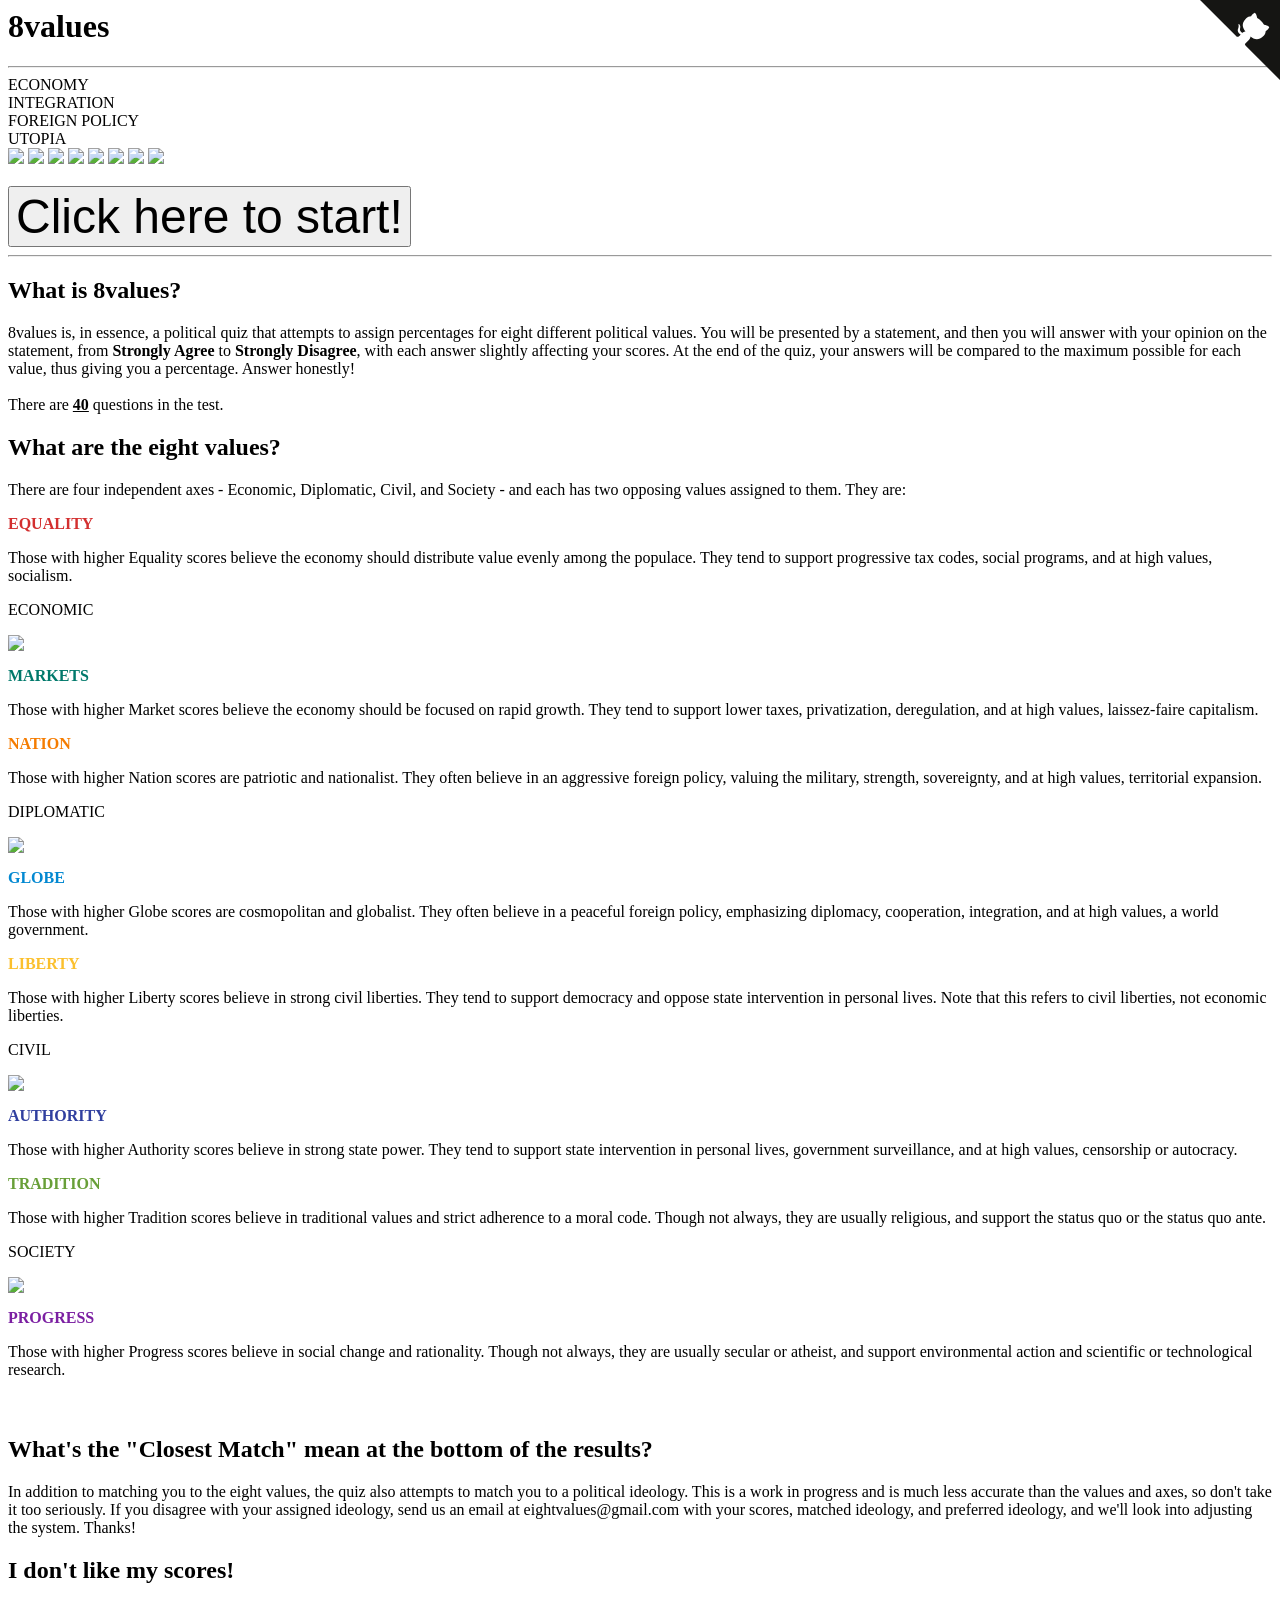
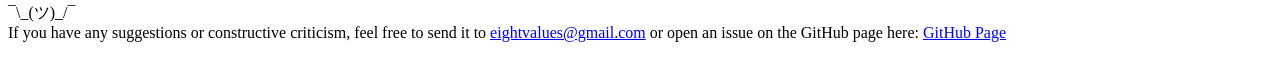
==== index.html @ e2ded1f5 "index.html" ====
<head>
<link href="https://fonts.googleapis.com/css?family=Montserrat:300,400,700|Roboto:400,700" rel="stylesheet">
<link href='style.css' rel='stylesheet' type='text/css'>
<title>8values</title>
<link rel="icon" type="x-icon" href="icon.png">
<link rel="shortcut icon" type="x-icon" href="icon.png">
<meta charset="utf-8">
<script async src="//pagead2.googlesyndication.com/pagead/js/adsbygoogle.js"></script>
<script>
  (adsbygoogle = window.adsbygoogle || []).push({
    google_ad_client: "ca-pub-6511426299019766",
    enable_page_level_ads: true
  });


</script>
</head>
<body>
<a href="https://github.com/8values/8values.github.io" class="github-corner" aria-label="View source on Github"><svg width="80" height="80" viewBox="0 0 250 250" style="fill:#151513; color:#fff; position: absolute; top: 0; border: 0; right: 0;" aria-hidden="true"><path d="M0,0 L115,115 L130,115 L142,142 L250,250 L250,0 Z"></path><path d="M128.3,109.0 C113.8,99.7 119.0,89.6 119.0,89.6 C122.0,82.7 120.5,78.6 120.5,78.6 C119.2,72.0 123.4,76.3 123.4,76.3 C127.3,80.9 125.5,87.3 125.5,87.3 C122.9,97.6 130.6,101.9 134.4,103.2" fill="currentColor" style="transform-origin: 130px 106px;" class="octo-arm"></path><path d="M115.0,115.0 C114.9,115.1 118.7,116.5 119.8,115.4 L133.7,101.6 C136.9,99.2 139.9,98.4 142.2,98.6 C133.8,88.0 127.5,74.4 143.8,58.0 C148.5,53.4 154.0,51.2 159.7,51.0 C160.3,49.4 163.2,43.6 171.4,40.1 C171.4,40.1 176.1,42.5 178.8,56.2 C183.1,58.6 187.2,61.8 190.9,65.4 C194.5,69.0 197.7,73.2 200.1,77.6 C213.8,80.2 216.3,84.9 216.3,84.9 C212.7,93.1 206.9,96.0 205.4,96.6 C205.1,102.4 203.0,107.8 198.3,112.5 C181.9,128.9 168.3,122.5 157.7,114.1 C157.9,116.9 156.7,120.9 152.7,124.9 L141.0,136.5 C139.8,137.7 141.6,141.9 141.8,141.8 Z" fill="currentColor" class="octo-body"></path></svg></a><style>.github-corner:hover .octo-arm{animation:octocat-wave 560ms ease-in-out}@keyframes octocat-wave{0%,100%{transform:rotate(0)}20%,60%{transform:rotate(-25deg)}40%,80%{transform:rotate(10deg)}}@media (max-width:500px){.github-corner:hover .octo-arm{animation:none}.github-corner .octo-arm{animation:octocat-wave 560ms ease-in-out}}</style>
<h1>8values</h1>
<hr>
<div class="center">
    <div class="axis_name quadcolumn">ECONOMY</div>
    <div class="axis_name quadcolumn">INTEGRATION</div>
    <div class="axis_name quadcolumn">FOREIGN POLICY</div>
    <div class="axis_name quadcolumn">UTOPIA</div>
    <a href="#anchor"><img src="value_images/equality.svg" class="quadcolumn"></a>
    <a href="#anchor"><img src="value_images/nation.svg" class="quadcolumn"></a>
    <a href="#anchor"><img src="value_images/liberty.svg" class="quadcolumn"></a>
    <a href="#anchor"><img src="value_images/tradition.svg" class="quadcolumn"></a>
    <a href="#anchor"><img src="value_images/markets.svg" class="quadcolumn"></a>
    <a href="#anchor"><img src="value_images/globe.svg" class="quadcolumn"></a>
    <a href="#anchor"><img src="value_images/authority.svg" class="quadcolumn"></a>
    <a href="#anchor"><img src="value_images/progress.svg" class="quadcolumn"></a>
</div>
<br>
<button class="button" onclick="location.href='instructions.html';" style="font-size:36pt;">Click here to start!</button>
<br><hr>
<h2>What is 8values?</h2>
    <p>8values is, in essence, a political quiz that attempts to assign percentages for eight different political values. You will be presented by a statement, and then you will answer with your opinion on the statement, from <b>Strongly Agree</b> to <b>Strongly Disagree</b>, with each answer slightly affecting your scores. At the end of the quiz, your answers will be compared to the maximum possible for each value, thus giving you a percentage. Answer honestly!<br /><br />
    There are <b><u><span id="numOfQuestions"></span></u></b> questions in the test.</p>

<h2><a id="anchor">What are the eight values?</a></h2>
    <p>There are four independent axes - Economic, Diplomatic, Civil, and Society - and each has two opposing values assigned to them. They are:</p>
    <div class="explanation_bg">
        <div class="spacer">
            <div class="explanation_blurb_left">
                <p class="value"><b style="color:#d32f2f;">EQUALITY</b></p>
                <p class="blurb-text">
                    Those with higher Equality scores believe the economy should distribute value evenly among the populace. They tend to support progressive tax codes, social programs, and at high values, socialism.
                </p>
            </div>
            <div class="explanation_axis">
                <p class="axis_name">ECONOMIC</p>
                <img class="arrow" src="double_arrow.svg"></img>
            </div>
            <div class="explanation_blurb_right">
                <p class="value"><b style="color:#00796b;">MARKETS</b></p>
                <p class="blurb-text">
                    Those with higher Market scores believe the economy should be focused on rapid growth. They tend to support lower taxes, privatization, deregulation, and at high values, laissez-faire capitalism.
                </p>
            </div>
        </div>
        <div class="spacer">
            <div class="explanation_blurb_left">
                <p class="value"><b style="color:#f57c00;">NATION</b></p>
                <p class="blurb-text">
                    Those with higher Nation scores are patriotic and nationalist. They often believe in an aggressive foreign policy, valuing the military, strength, sovereignty, and at high values, territorial expansion.
                </p>
            </div>
            <div class="explanation_axis">
                <p class="axis_name">DIPLOMATIC</p>
                <img class="arrow" src="double_arrow.svg"></img>
            </div>
            <div class="explanation_blurb_right">
                <p class="value"><b style="color:#0288d1;">GLOBE</b></p>
                <p class="blurb-text">
                    Those with higher Globe scores are cosmopolitan and globalist. They often believe in a peaceful foreign policy, emphasizing diplomacy, cooperation, integration, and at high values, a world government.
                </p>
            </div>
        </div>
        <div class="spacer">
            <div class="explanation_blurb_left">
                <p class="value"><b style="color:#fbc02d;">LIBERTY</b></p>
                <p class="blurb-text">
                    Those with higher Liberty scores believe in strong civil liberties. They tend to support democracy and oppose state intervention in personal lives. Note that this refers to civil liberties, not economic liberties.
                </p>
            </div>
            <div class="explanation_axis">
                <p class="axis_name">CIVIL</p>
                <img class="arrow" src="double_arrow.svg"></img>
            </div>
            <div class="explanation_blurb_right">
                <p class="value"><b style="color:#303f9f;">AUTHORITY</b></p>
                <p class="blurb-text">
                    Those with higher Authority scores believe in strong state power. They tend to support state intervention in personal lives, government surveillance, and at high values, censorship or autocracy.
                </p>
            </div>
        </div>
        <div class="spacer">
            <div class="explanation_blurb_left">
                <p class="value"><b style="color:#689f38;">TRADITION</b></p>
                <p class="blurb-text">
                    Those with higher Tradition scores believe in traditional values and strict adherence to a moral code. Though not always, they are usually religious, and support the status quo or the status quo ante.
                </p>
            </div>
            <div class="explanation_axis">
                <p class="axis_name">SOCIETY</p>
                <img class="arrow" src="double_arrow.svg"></img>
            </div>
            <div class="explanation_blurb_right">
                <p class="value"><b style="color:#7b1fa2;">PROGRESS</b></p>
                <p class="blurb-text">
                    Those with higher Progress scores believe in social change and rationality. Though not always, they are usually secular or atheist, and support environmental action and scientific or technological research.
                </p>
            </div>
        </div>
        <br/>
    </div>

<h2 style="margin-top: 17pt;">What's the "Closest Match" mean at the bottom of the results?</h2>
    <p>In addition to matching you to the eight values, the quiz also attempts to match you to a political ideology. This is a work in progress and is much less accurate than the values and axes, so don't take it too seriously. If you disagree with your assigned ideology, send us an email at eightvalues@gmail.com with your scores, matched ideology, and preferred ideology, and we'll look into adjusting the system. Thanks!</p>
<h2>I don't like my scores!</h2>
    <p>¯\_(ツ)_/¯<br/>
    If you have any suggestions or constructive criticism, feel free to send it to <a href="mailto:eightvalues@gmail.com">eightvalues@gmail.com</a> or open an issue on the GitHub page here: <a href="https://github.com/8values/8values.github.io">GitHub Page</a></p>
<br>
<!-- Website visit statistics - no personal information is collected! -->
<script type="text/javascript">
var sc_project=11325211;
var sc_invisible=1;
var sc_security="fd9f0659";
var scJsHost = (("https:" == document.location.protocol) ?
"https://secure." : "http://www.");
document.write("<sc"+"ript type='text/javascript' src='" +
scJsHost+
"statcounter.com/counter/counter.js'></"+"script>");
</script>
<noscript><div class="statcounter"><a title="web stats"
href="http://statcounter.com/" target="_blank"><img
class="statcounter"
src="//c.statcounter.com/11325211/0/fd9f0659/1/" alt="web
stats"></a></div></noscript>

<!-- This is the script for the page itself -->
<script type="application/javascript"src="questions.js"></script>
<script type="text/javascript">
    document.getElementById("numOfQuestions").innerHTML = questions.length;
</script>
</body>
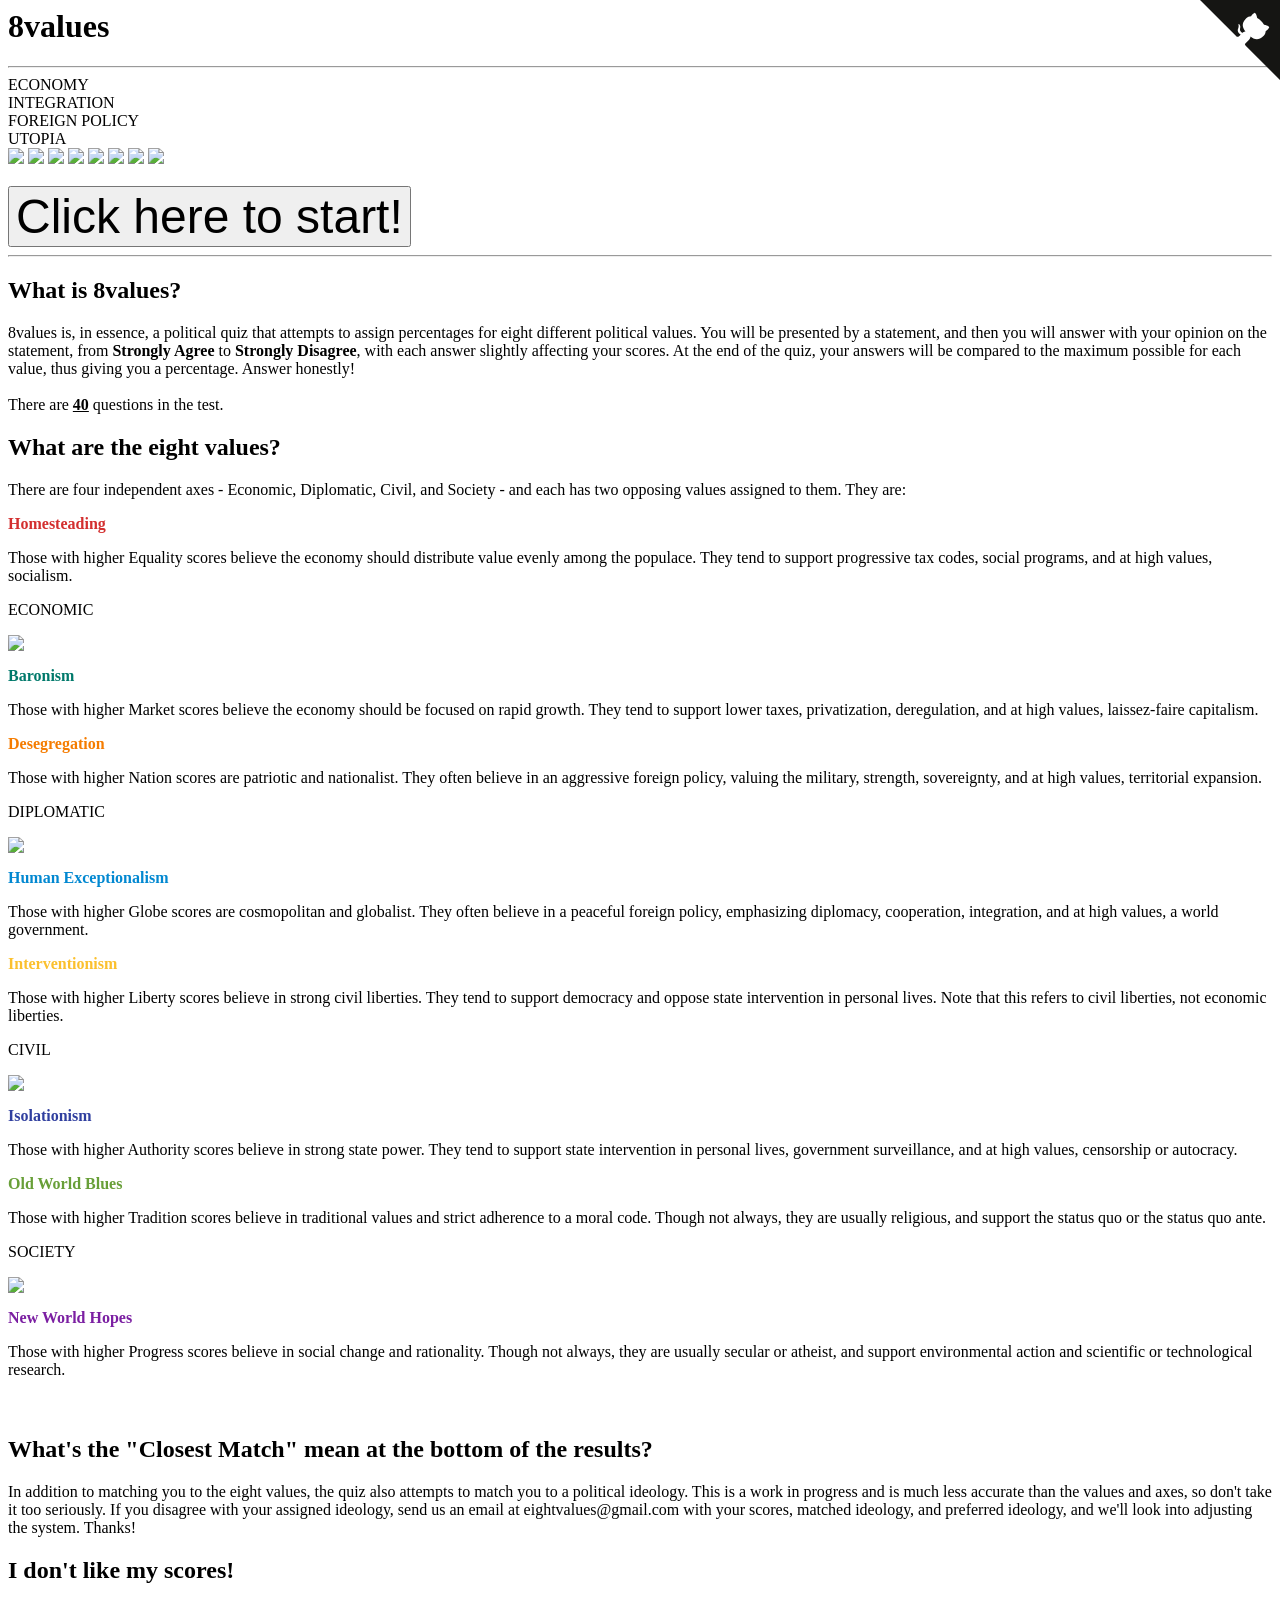
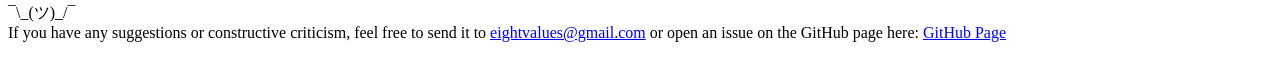
==== commit cfbf7fa8: "Fallout index.html" ====
--- a/index.html
+++ b/index.html
@@ -45,7 +45,7 @@
     <div class="explanation_bg">
         <div class="spacer">
             <div class="explanation_blurb_left">
-                <p class="value"><b style="color:#d32f2f;">EQUALITY</b></p>
+                <p class="value"><b style="color:#d32f2f;">Homesteading</b></p>
                 <p class="blurb-text">
                     Those with higher Equality scores believe the economy should distribute value evenly among the populace. They tend to support progressive tax codes, social programs, and at high values, socialism.
                 </p>
@@ -55,7 +55,7 @@
                 <img class="arrow" src="double_arrow.svg"></img>
             </div>
             <div class="explanation_blurb_right">
-                <p class="value"><b style="color:#00796b;">MARKETS</b></p>
+                <p class="value"><b style="color:#00796b;">Baronism</b></p>
                 <p class="blurb-text">
                     Those with higher Market scores believe the economy should be focused on rapid growth. They tend to support lower taxes, privatization, deregulation, and at high values, laissez-faire capitalism.
                 </p>
@@ -63,7 +63,7 @@
         </div>
         <div class="spacer">
             <div class="explanation_blurb_left">
-                <p class="value"><b style="color:#f57c00;">NATION</b></p>
+                <p class="value"><b style="color:#f57c00;">Desegregation</b></p>
                 <p class="blurb-text">
                     Those with higher Nation scores are patriotic and nationalist. They often believe in an aggressive foreign policy, valuing the military, strength, sovereignty, and at high values, territorial expansion.
                 </p>
@@ -73,7 +73,7 @@
                 <img class="arrow" src="double_arrow.svg"></img>
             </div>
             <div class="explanation_blurb_right">
-                <p class="value"><b style="color:#0288d1;">GLOBE</b></p>
+                <p class="value"><b style="color:#0288d1;">Human Exceptionalism</b></p>
                 <p class="blurb-text">
                     Those with higher Globe scores are cosmopolitan and globalist. They often believe in a peaceful foreign policy, emphasizing diplomacy, cooperation, integration, and at high values, a world government.
                 </p>
@@ -81,7 +81,7 @@
         </div>
         <div class="spacer">
             <div class="explanation_blurb_left">
-                <p class="value"><b style="color:#fbc02d;">LIBERTY</b></p>
+                <p class="value"><b style="color:#fbc02d;">Interventionism</b></p>
                 <p class="blurb-text">
                     Those with higher Liberty scores believe in strong civil liberties. They tend to support democracy and oppose state intervention in personal lives. Note that this refers to civil liberties, not economic liberties.
                 </p>
@@ -91,7 +91,7 @@
                 <img class="arrow" src="double_arrow.svg"></img>
             </div>
             <div class="explanation_blurb_right">
-                <p class="value"><b style="color:#303f9f;">AUTHORITY</b></p>
+                <p class="value"><b style="color:#303f9f;">Isolationism</b></p>
                 <p class="blurb-text">
                     Those with higher Authority scores believe in strong state power. They tend to support state intervention in personal lives, government surveillance, and at high values, censorship or autocracy.
                 </p>
@@ -99,7 +99,7 @@
         </div>
         <div class="spacer">
             <div class="explanation_blurb_left">
-                <p class="value"><b style="color:#689f38;">TRADITION</b></p>
+                <p class="value"><b style="color:#689f38;">Old World Blues</b></p>
                 <p class="blurb-text">
                     Those with higher Tradition scores believe in traditional values and strict adherence to a moral code. Though not always, they are usually religious, and support the status quo or the status quo ante.
                 </p>
@@ -109,7 +109,7 @@
                 <img class="arrow" src="double_arrow.svg"></img>
             </div>
             <div class="explanation_blurb_right">
-                <p class="value"><b style="color:#7b1fa2;">PROGRESS</b></p>
+                <p class="value"><b style="color:#7b1fa2;">New World Hopes</b></p>
                 <p class="blurb-text">
                     Those with higher Progress scores believe in social change and rationality. Though not always, they are usually secular or atheist, and support environmental action and scientific or technological research.
                 </p>
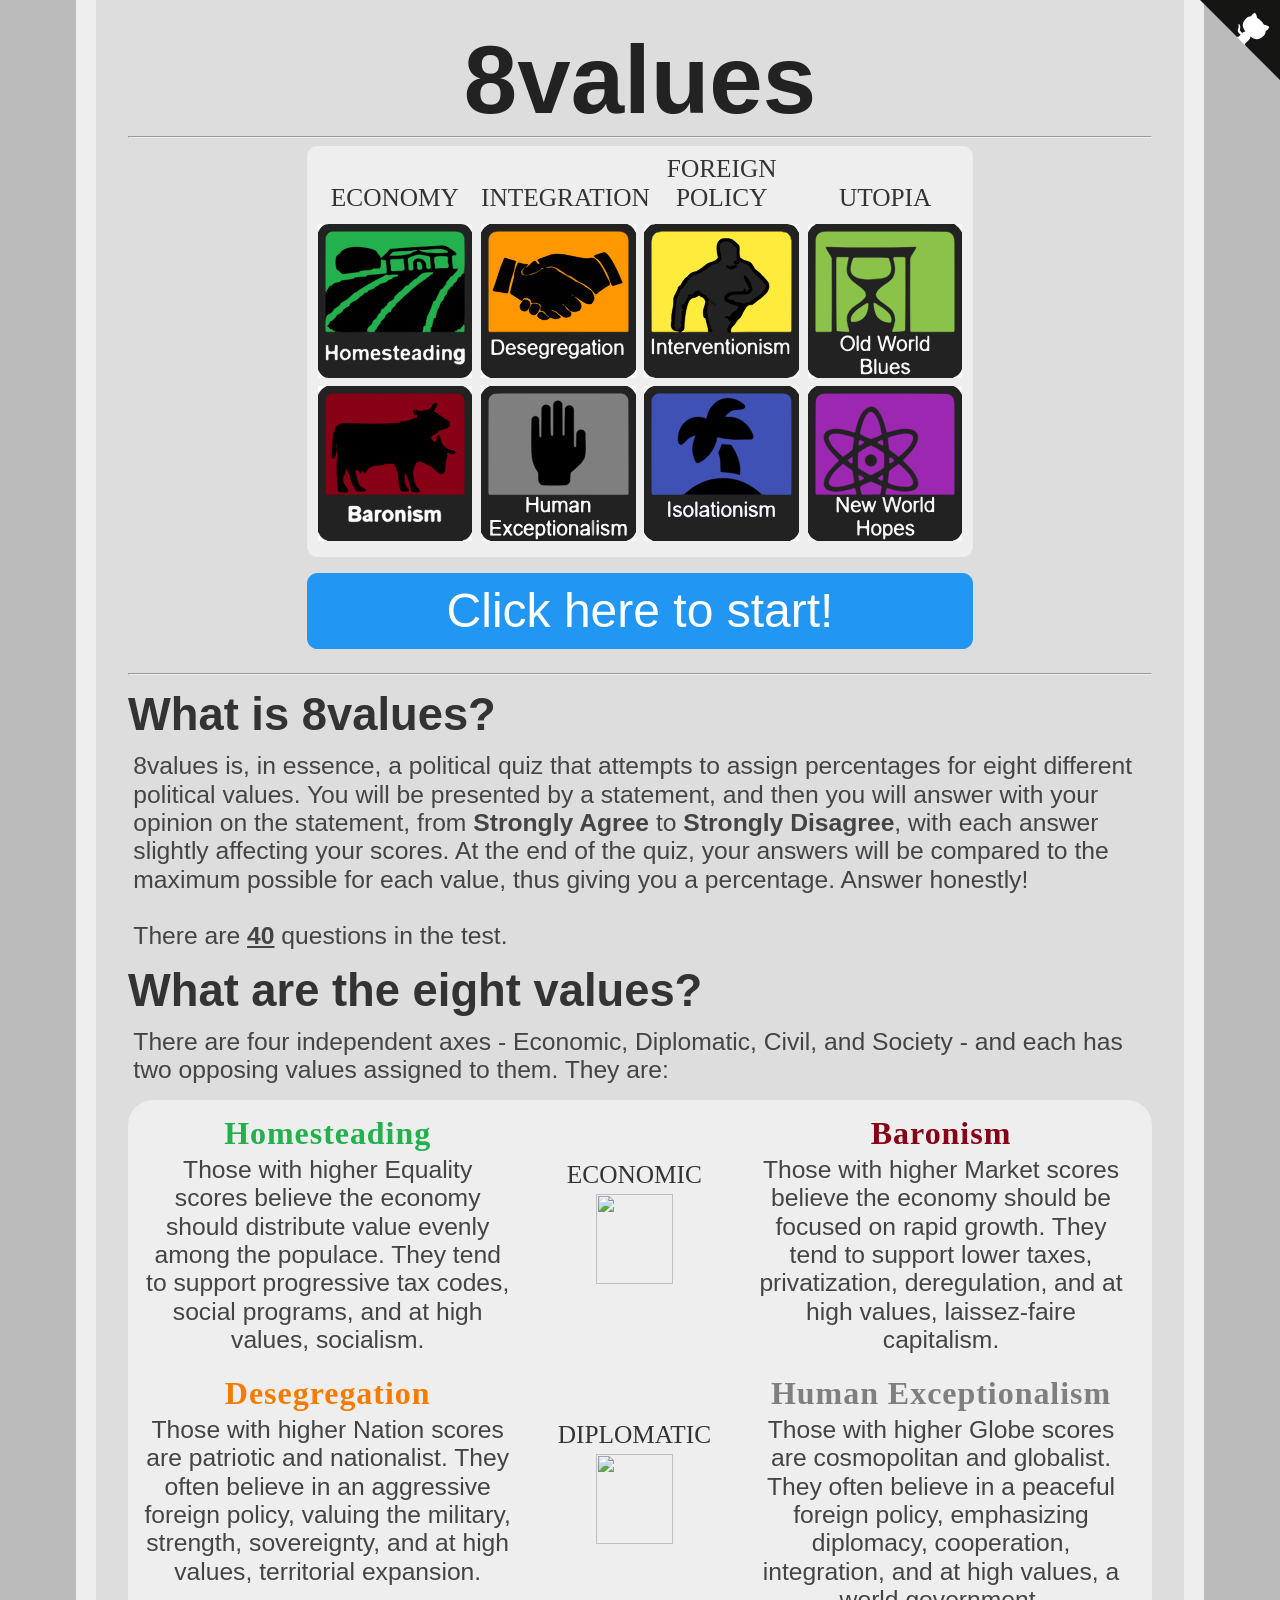
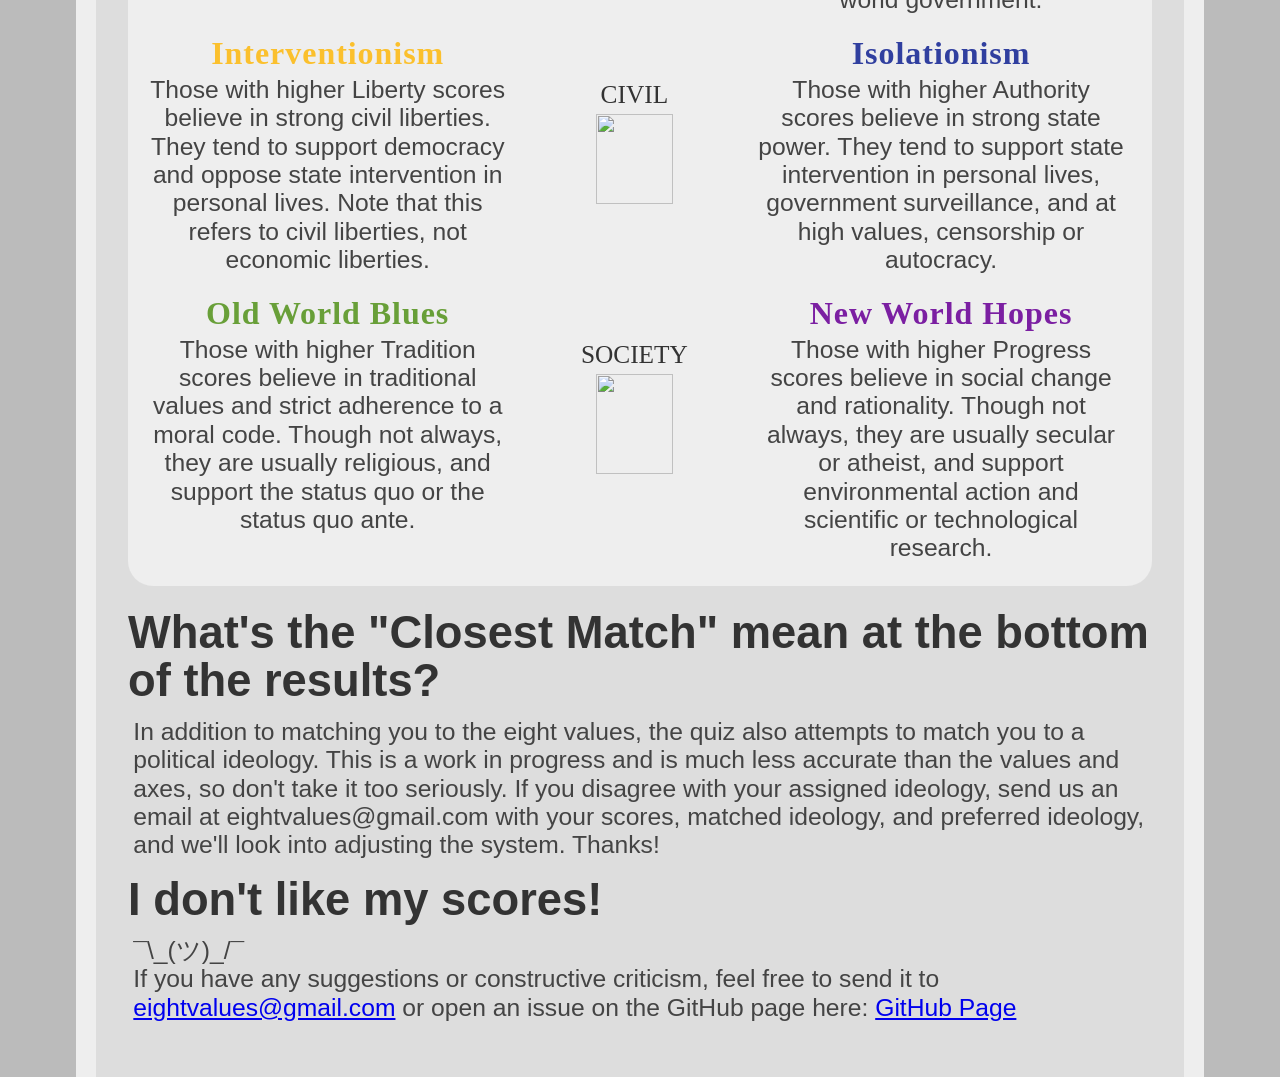
==== commit 42e992fc: "Update index.html" ====
--- a/index.html
+++ b/index.html
@@ -45,7 +45,7 @@
     <div class="explanation_bg">
         <div class="spacer">
             <div class="explanation_blurb_left">
-                <p class="value"><b style="color:#d32f2f;">Homesteading</b></p>
+                <p class="value"><b style="color:#22B14C;">Homesteading</b></p>
                 <p class="blurb-text">
                     Those with higher Equality scores believe the economy should distribute value evenly among the populace. They tend to support progressive tax codes, social programs, and at high values, socialism.
                 </p>
@@ -55,7 +55,7 @@
                 <img class="arrow" src="double_arrow.svg"></img>
             </div>
             <div class="explanation_blurb_right">
-                <p class="value"><b style="color:#00796b;">Baronism</b></p>
+                <p class="value"><b style="color:#880015;">Baronism</b></p>
                 <p class="blurb-text">
                     Those with higher Market scores believe the economy should be focused on rapid growth. They tend to support lower taxes, privatization, deregulation, and at high values, laissez-faire capitalism.
                 </p>
@@ -73,7 +73,7 @@
                 <img class="arrow" src="double_arrow.svg"></img>
             </div>
             <div class="explanation_blurb_right">
-                <p class="value"><b style="color:#0288d1;">Human Exceptionalism</b></p>
+                <p class="value"><b style="color:#7F7F7F;">Human Exceptionalism</b></p>
                 <p class="blurb-text">
                     Those with higher Globe scores are cosmopolitan and globalist. They often believe in a peaceful foreign policy, emphasizing diplomacy, cooperation, integration, and at high values, a world government.
                 </p>
--- a/style.css
+++ b/style.css
@@ -0,0 +1,285 @@
+html {
+    background-color: #bbbbbb;
+    padding: 0px;
+    scroll-behavior: smooth;
+}
+body {
+    width: 80%;
+    min-height: calc(100vh - 4em);
+    margin: 0 auto;
+    padding: 2em;
+    background-color: #dddddd;
+    border-color: #eeeeee;
+    border-left-style: solid;
+    border-right-style: solid;
+    border-width: 20px;
+}
+p {
+    color: #444444;
+    font-family: 'Roboto', sans-serif;
+    font-size: 18.5pt;
+    line-height: 1.15;
+    margin: 4pt;
+}
+
+p.value {
+    margin-top: 22px;
+    margin-bottom: 22px;
+    text-indent: -16pt;
+    margin-left: 20pt;
+    font-size: 24pt;
+    line-height: 2.11666656px;
+    letter-spacing: 0.03em;
+    font-family: 'Montserrat';
+}
+
+p.axis_name {
+    margin-top: 50px;
+    color: #333333;
+    font-size: 19pt;
+    font-family: 'Montserrat';
+}
+p.question {
+    margin: 16pt auto;
+    color: #333333;
+    font-family: 'Montserrat', sans-serif;
+    font-weight: normal;
+    width: 70%;
+    min-width: 500pt;
+    min-height: 144pt;
+    background-color: #eeeeee;
+    padding: 16pt;
+    border-radius: 16pt;
+    font-size: 36pt;
+    display: flex;
+    justify-content: center;
+    align-items: center;
+    text-align: center;
+
+}
+h1 {
+    color: #222222;
+    font-family: 'Montserrat', sans-serif;
+    font-size: 72pt;
+    text-align: center;
+    line-height: 72pt;
+    margin-top: 0pt;
+    margin-bottom: 0pt;
+}
+h2 {
+    color: #333333;
+    font-family: 'Montserrat', sans-serif;
+    font-size: 34pt;
+    line-height: 36pt;
+    margin-top: 12pt;
+    margin-bottom: 10pt;
+}
+li {
+    font-size: 16pt;
+    text-indent: 16pt;
+}
+a {
+    font-family: inherit;
+}
+div.center {
+    background-color: #eeeeee;
+    font-family: 'Montserrat', sans-serif;
+    border-radius: 8pt;
+    padding: 6pt;
+    color: white;
+    width: 50%;
+    min-width: 488pt;
+    text-align: center;
+    text-decoration: none;
+    display: block;
+    font-size: 24pt;
+    margin: auto;
+}
+img.quadcolumn {
+    width: 23.75%;
+    transition: transform .3s;
+}
+img.quadcolumn:hover {
+    transform: scale(1.05);
+  }
+div.quadcolumn {
+    width: 23.75%;
+}
+div.axis_name {
+    color: #333333;
+    font-size: 19pt;
+    font-family: 'Montserrat';
+    display: inline-block;
+    padding-bottom: 8.65pt;
+}
+.spacer {
+    display: flex;
+}
+.spacer > div{
+    margin-top: 10px;
+    display: inline-block;
+    *display: inline; /* For IE7 */
+    text-align: center;
+}
+.button {
+    background-color: #2196f3;
+    font-family: 'Montserrat', sans-serif;
+    border: none;
+    border-radius: 8pt;
+    color: white;
+    padding: 8pt;
+    width: 50%;
+    min-width: 500pt;
+    text-align: center;
+    text-decoration: none;
+    display: block;
+    font-size: 24pt;
+    margin: -2px auto;
+    cursor: pointer;
+}
+.button:hover, .button:focus { background: #1687e0; }
+.stronglyAgree { background: #1b5e20; }
+.stronglyAgree:hover, .stronglyAgree:focus { background: #154a19; }
+.agree { background: #4caf50; }
+.agree:hover, .agree:focus { background: #29942e; }
+.neutral { background: #949494; }
+.neutral:hover, .neutral:focus { background: #656565; }
+.disagree { background: #f44336; }
+.disagree:hover, .disagree:focus { background: #d6271a; }
+.stronglyDisagree { background: #b71c1c; }
+.stronglyDisagree:hover, .stronglyDisagree:focus { background: #a00e0e; }
+
+.small_button, .small_button_off {
+    background-color: #333;
+    font-family: 'Montserrat', sans-serif;
+    border: none;
+    border-radius: 8pt;
+    color: white;
+    padding: 8pt;
+    width: 10%;
+    min-width: 100pt;
+    text-align: center;
+    text-decoration: none;
+    display: block;
+    font-size: 18pt;
+    margin: -2px auto;
+    cursor: pointer;
+}
+
+.small_button:hover, .small_button:focus {
+    background: #222;
+}
+
+.small_button_off {
+    background-color: #ddd;
+    color: #888;
+    border: 2px solid #888;
+    cursor: not-allowed;
+    margin: -4px auto;
+}
+.arrow {
+    width: 60%;
+    height: auto;
+}
+div.explanation_blurb_left {
+    vertical-align: top;
+    width: 37%;
+    margin-left: 1%;
+    margin-right: 1%;
+}
+div.explanation_blurb_right {
+    vertical-align: top;
+    width: 37%;
+    margin-left: 1%;
+    margin-right: 1%;
+}
+div.explanation_axis {
+    width: 20.9%;
+    vertical-align: top;
+}
+div.axis {
+    width: 100%;
+    display: flex;
+    align-items: center;
+    justify-content: center;
+}
+div.bar {
+    height: 36pt;
+    line-height: 36pt;
+    padding: 8pt;
+    margin-top: 4pt;
+    margin-bottom: 4pt;
+    border-width: 4px;
+    border-right-width: 1px;
+    border-top-style: solid;
+    border-bottom-style: solid;
+    border-color: #222222;
+    background-color: #eeeeee;
+    display: block;
+    width: 50%;
+}
+div.text-wrapper {
+    font-family: 'Montserrat', sans-serif;
+    font-size: 36pt;
+    line-height: 36pt;
+    color: #222222;
+    display: inline-block;
+}
+div.equality {
+    background-color: #22B14C;
+    text-align: left;
+    border-right-style: solid;
+}
+div.wealth {
+    background-color: #880015;
+    text-align: right;
+    border-left-style: solid;
+}
+div.liberty {
+    background-color: #ffeb3b;
+    text-align: left;
+    border-right-style: solid;
+}
+div.authority {
+    background-color: #3f51b5;
+    text-align: right;
+    border-left-style: solid;
+}
+div.peace {
+    background-color: #7F7F7F;
+    text-align: right;
+    border-left-style: solid;
+}
+div.might {
+    background-color: #ff9800;
+    text-align: left;
+    border-right-style: solid;
+}
+div.progress {
+    background-color: #9c27b0;
+    text-align: right;
+    border-left-style: solid;
+}
+div.tradition {
+    background-color: #8bc34a;
+    text-align: left;
+    border-right-style: solid;
+}
+span.weight-300 {
+    font-weight: 300;
+}
+.explanation_bg {
+    background-color: #eeeeee;
+    border-radius: 25px;
+    margin-top: 15px;
+}
+#banner {
+    border-color: #444444;
+    border-style: solid;
+    border-width: 2px;
+    border-radius: 8pt;
+    display: block;
+    margin: 8pt;
+    margin-left: auto;
+    margin-right: auto;
+}
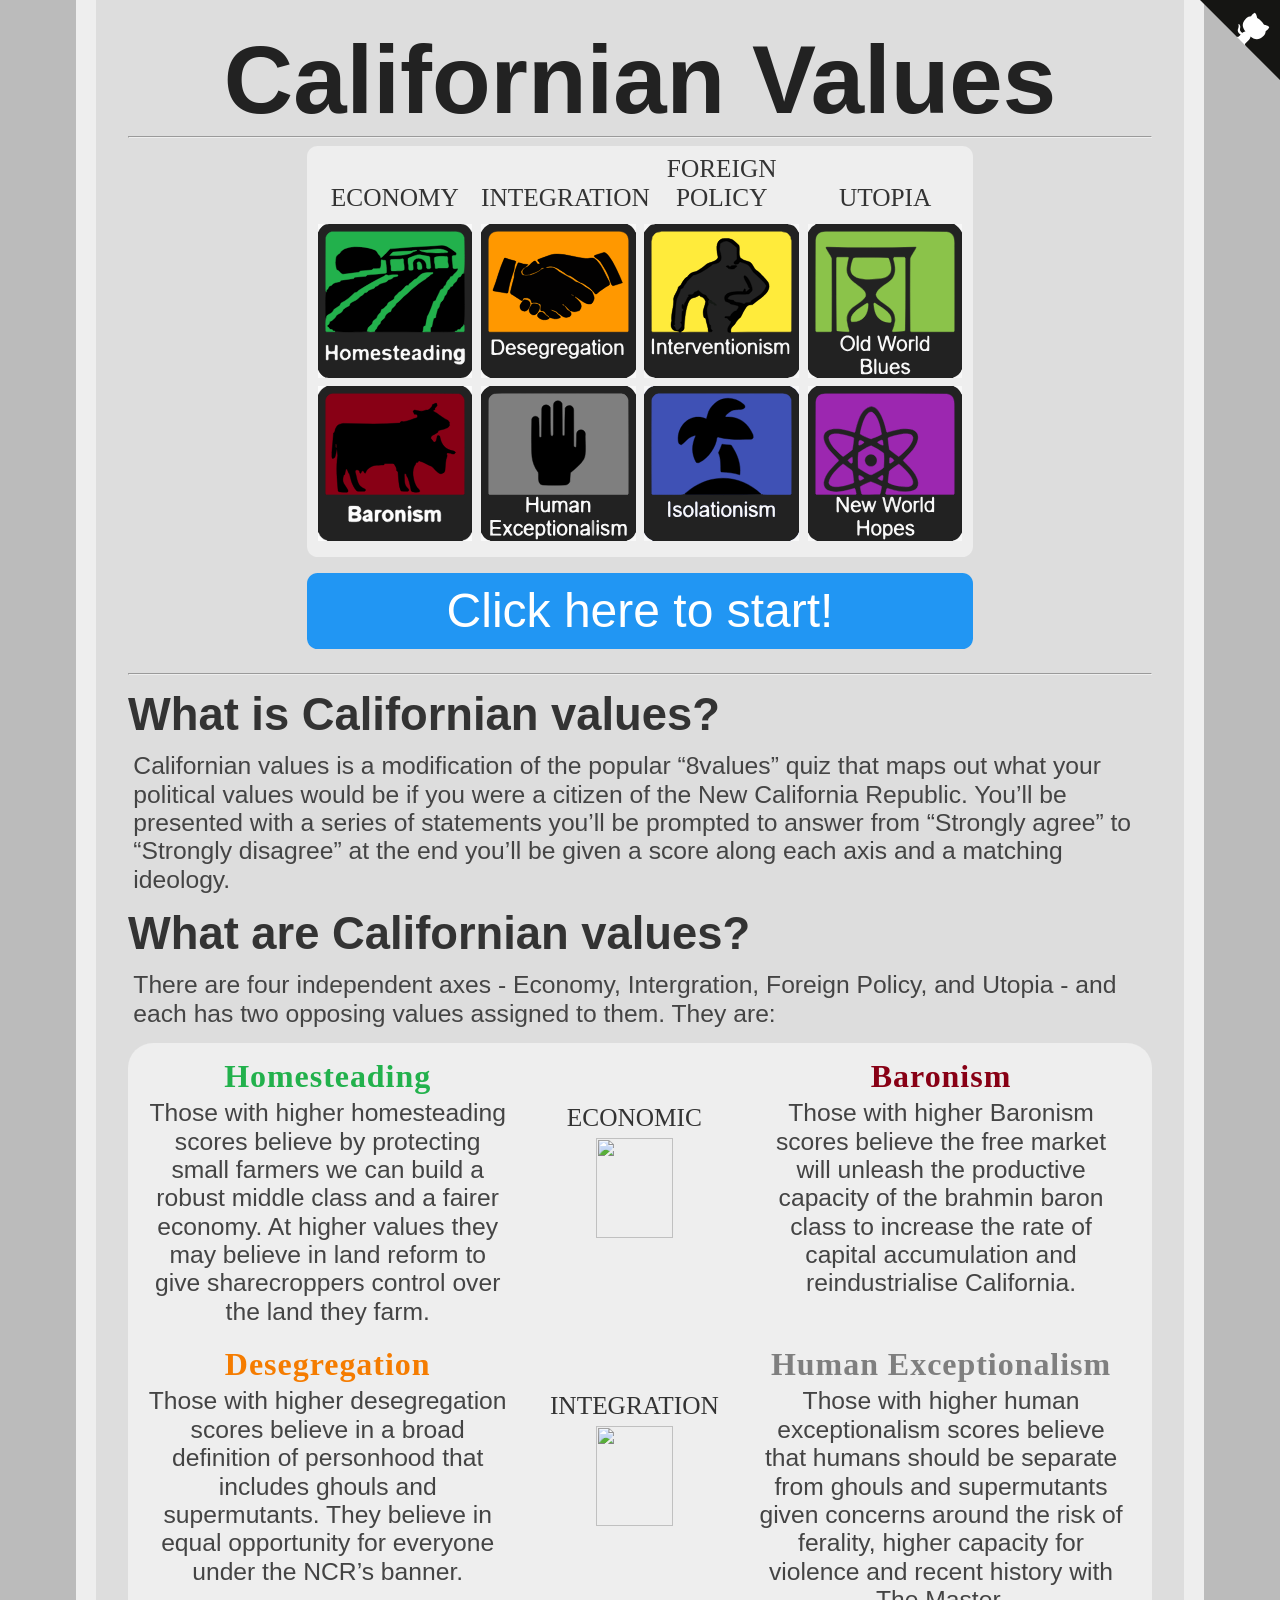
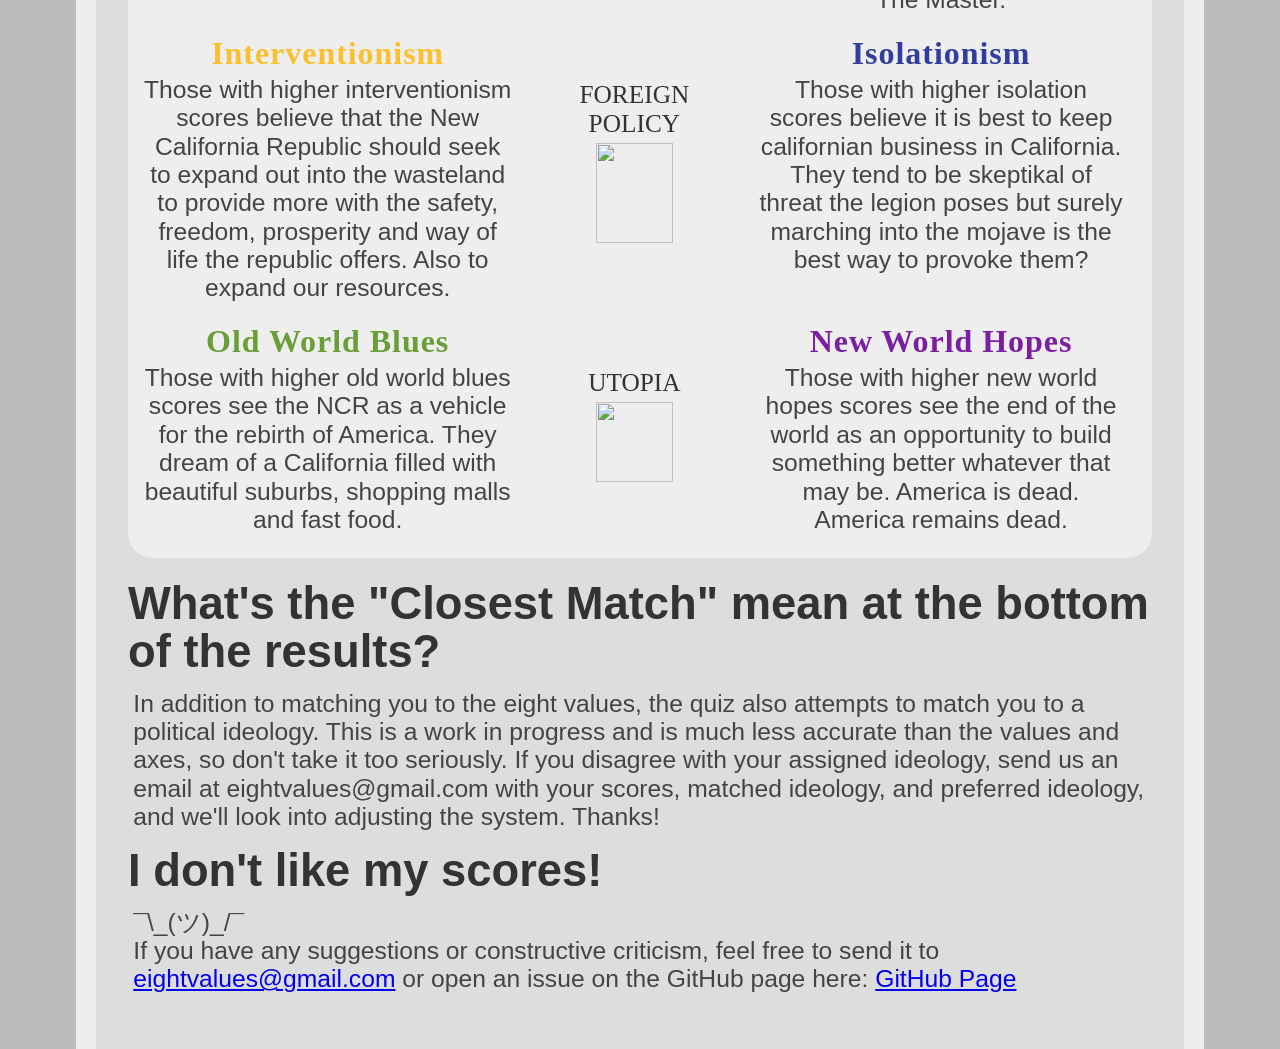
==== commit 78865648: "Update index.html" ====
--- a/index.html
+++ b/index.html
@@ -17,7 +17,7 @@
 </head>
 <body>
 <a href="https://github.com/8values/8values.github.io" class="github-corner" aria-label="View source on Github"><svg width="80" height="80" viewBox="0 0 250 250" style="fill:#151513; color:#fff; position: absolute; top: 0; border: 0; right: 0;" aria-hidden="true"><path d="M0,0 L115,115 L130,115 L142,142 L250,250 L250,0 Z"></path><path d="M128.3,109.0 C113.8,99.7 119.0,89.6 119.0,89.6 C122.0,82.7 120.5,78.6 120.5,78.6 C119.2,72.0 123.4,76.3 123.4,76.3 C127.3,80.9 125.5,87.3 125.5,87.3 C122.9,97.6 130.6,101.9 134.4,103.2" fill="currentColor" style="transform-origin: 130px 106px;" class="octo-arm"></path><path d="M115.0,115.0 C114.9,115.1 118.7,116.5 119.8,115.4 L133.7,101.6 C136.9,99.2 139.9,98.4 142.2,98.6 C133.8,88.0 127.5,74.4 143.8,58.0 C148.5,53.4 154.0,51.2 159.7,51.0 C160.3,49.4 163.2,43.6 171.4,40.1 C171.4,40.1 176.1,42.5 178.8,56.2 C183.1,58.6 187.2,61.8 190.9,65.4 C194.5,69.0 197.7,73.2 200.1,77.6 C213.8,80.2 216.3,84.9 216.3,84.9 C212.7,93.1 206.9,96.0 205.4,96.6 C205.1,102.4 203.0,107.8 198.3,112.5 C181.9,128.9 168.3,122.5 157.7,114.1 C157.9,116.9 156.7,120.9 152.7,124.9 L141.0,136.5 C139.8,137.7 141.6,141.9 141.8,141.8 Z" fill="currentColor" class="octo-body"></path></svg></a><style>.github-corner:hover .octo-arm{animation:octocat-wave 560ms ease-in-out}@keyframes octocat-wave{0%,100%{transform:rotate(0)}20%,60%{transform:rotate(-25deg)}40%,80%{transform:rotate(10deg)}}@media (max-width:500px){.github-corner:hover .octo-arm{animation:none}.github-corner .octo-arm{animation:octocat-wave 560ms ease-in-out}}</style>
-<h1>8values</h1>
+<h1>Californian Values</h1>
 <hr>
 <div class="center">
     <div class="axis_name quadcolumn">ECONOMY</div>
@@ -36,18 +36,18 @@
 <br>
 <button class="button" onclick="location.href='instructions.html';" style="font-size:36pt;">Click here to start!</button>
 <br><hr>
-<h2>What is 8values?</h2>
-    <p>8values is, in essence, a political quiz that attempts to assign percentages for eight different political values. You will be presented by a statement, and then you will answer with your opinion on the statement, from <b>Strongly Agree</b> to <b>Strongly Disagree</b>, with each answer slightly affecting your scores. At the end of the quiz, your answers will be compared to the maximum possible for each value, thus giving you a percentage. Answer honestly!<br /><br />
-    There are <b><u><span id="numOfQuestions"></span></u></b> questions in the test.</p>
+<h2>What is Californian values?</h2>
+    <p>Californian values is a modification of the popular “8values” quiz that maps out what your political values would be if you were a citizen of the New California Republic. You’ll be presented with a series of statements you’ll be prompted to answer from “Strongly agree” to “Strongly disagree” at the end you’ll be given a score along each axis and a matching ideology.
+</p>
 
-<h2><a id="anchor">What are the eight values?</a></h2>
-    <p>There are four independent axes - Economic, Diplomatic, Civil, and Society - and each has two opposing values assigned to them. They are:</p>
+<h2><a id="anchor">What are Californian values?</a></h2>
+    <p>There are four independent axes - Economy, Intergration, Foreign Policy, and Utopia - and each has two opposing values assigned to them. They are:</p>
     <div class="explanation_bg">
         <div class="spacer">
             <div class="explanation_blurb_left">
                 <p class="value"><b style="color:#22B14C;">Homesteading</b></p>
                 <p class="blurb-text">
-                    Those with higher Equality scores believe the economy should distribute value evenly among the populace. They tend to support progressive tax codes, social programs, and at high values, socialism.
+                    Those with higher homesteading scores believe by protecting small farmers we can build a robust middle class and a fairer economy. At higher values they may believe in land reform to give sharecroppers control over the land they farm.
                 </p>
             </div>
             <div class="explanation_axis">
@@ -57,7 +57,7 @@
             <div class="explanation_blurb_right">
                 <p class="value"><b style="color:#880015;">Baronism</b></p>
                 <p class="blurb-text">
-                    Those with higher Market scores believe the economy should be focused on rapid growth. They tend to support lower taxes, privatization, deregulation, and at high values, laissez-faire capitalism.
+                    Those with higher Baronism scores believe the free market will unleash the productive capacity of the brahmin baron class to increase the rate of capital accumulation and reindustrialise California.
                 </p>
             </div>
         </div>
@@ -65,17 +65,17 @@
             <div class="explanation_blurb_left">
                 <p class="value"><b style="color:#f57c00;">Desegregation</b></p>
                 <p class="blurb-text">
-                    Those with higher Nation scores are patriotic and nationalist. They often believe in an aggressive foreign policy, valuing the military, strength, sovereignty, and at high values, territorial expansion.
+                    Those with higher desegregation scores believe in a broad definition of personhood that includes ghouls and supermutants. They believe in equal opportunity for everyone under the NCR’s banner.
                 </p>
             </div>
             <div class="explanation_axis">
-                <p class="axis_name">DIPLOMATIC</p>
+                <p class="axis_name">INTEGRATION</p>
                 <img class="arrow" src="double_arrow.svg"></img>
             </div>
             <div class="explanation_blurb_right">
                 <p class="value"><b style="color:#7F7F7F;">Human Exceptionalism</b></p>
                 <p class="blurb-text">
-                    Those with higher Globe scores are cosmopolitan and globalist. They often believe in a peaceful foreign policy, emphasizing diplomacy, cooperation, integration, and at high values, a world government.
+                    Those with higher human exceptionalism scores believe that humans should be separate from ghouls and supermutants given concerns around the risk of ferality, higher capacity for violence and recent history with The Master.
                 </p>
             </div>
         </div>
@@ -83,17 +83,17 @@
             <div class="explanation_blurb_left">
                 <p class="value"><b style="color:#fbc02d;">Interventionism</b></p>
                 <p class="blurb-text">
-                    Those with higher Liberty scores believe in strong civil liberties. They tend to support democracy and oppose state intervention in personal lives. Note that this refers to civil liberties, not economic liberties.
+                    Those with higher interventionism scores believe that the New California Republic should seek to expand out into the wasteland to provide more with the safety, freedom, prosperity and way of life the republic offers. Also to expand our resources.
                 </p>
             </div>
             <div class="explanation_axis">
-                <p class="axis_name">CIVIL</p>
+                <p class="axis_name">FOREIGN POLICY</p>
                 <img class="arrow" src="double_arrow.svg"></img>
             </div>
             <div class="explanation_blurb_right">
                 <p class="value"><b style="color:#303f9f;">Isolationism</b></p>
                 <p class="blurb-text">
-                    Those with higher Authority scores believe in strong state power. They tend to support state intervention in personal lives, government surveillance, and at high values, censorship or autocracy.
+                    Those with higher isolation scores believe it is best to keep californian business in California. They tend to be skeptikal of threat the legion poses but surely marching into the mojave is the best way to provoke them?
                 </p>
             </div>
         </div>
@@ -101,17 +101,17 @@
             <div class="explanation_blurb_left">
                 <p class="value"><b style="color:#689f38;">Old World Blues</b></p>
                 <p class="blurb-text">
-                    Those with higher Tradition scores believe in traditional values and strict adherence to a moral code. Though not always, they are usually religious, and support the status quo or the status quo ante.
+                    Those with higher old world blues scores see the NCR as a vehicle for the rebirth of America. They dream of a California filled with beautiful suburbs, shopping malls and fast food.
                 </p>
             </div>
             <div class="explanation_axis">
-                <p class="axis_name">SOCIETY</p>
+                <p class="axis_name">UTOPIA</p>
                 <img class="arrow" src="double_arrow.svg"></img>
             </div>
             <div class="explanation_blurb_right">
                 <p class="value"><b style="color:#7b1fa2;">New World Hopes</b></p>
                 <p class="blurb-text">
-                    Those with higher Progress scores believe in social change and rationality. Though not always, they are usually secular or atheist, and support environmental action and scientific or technological research.
+                    Those with higher new world hopes scores see the end of the world as an opportunity to build something better whatever that may be. America is dead. America remains dead.
                 </p>
             </div>
         </div>
